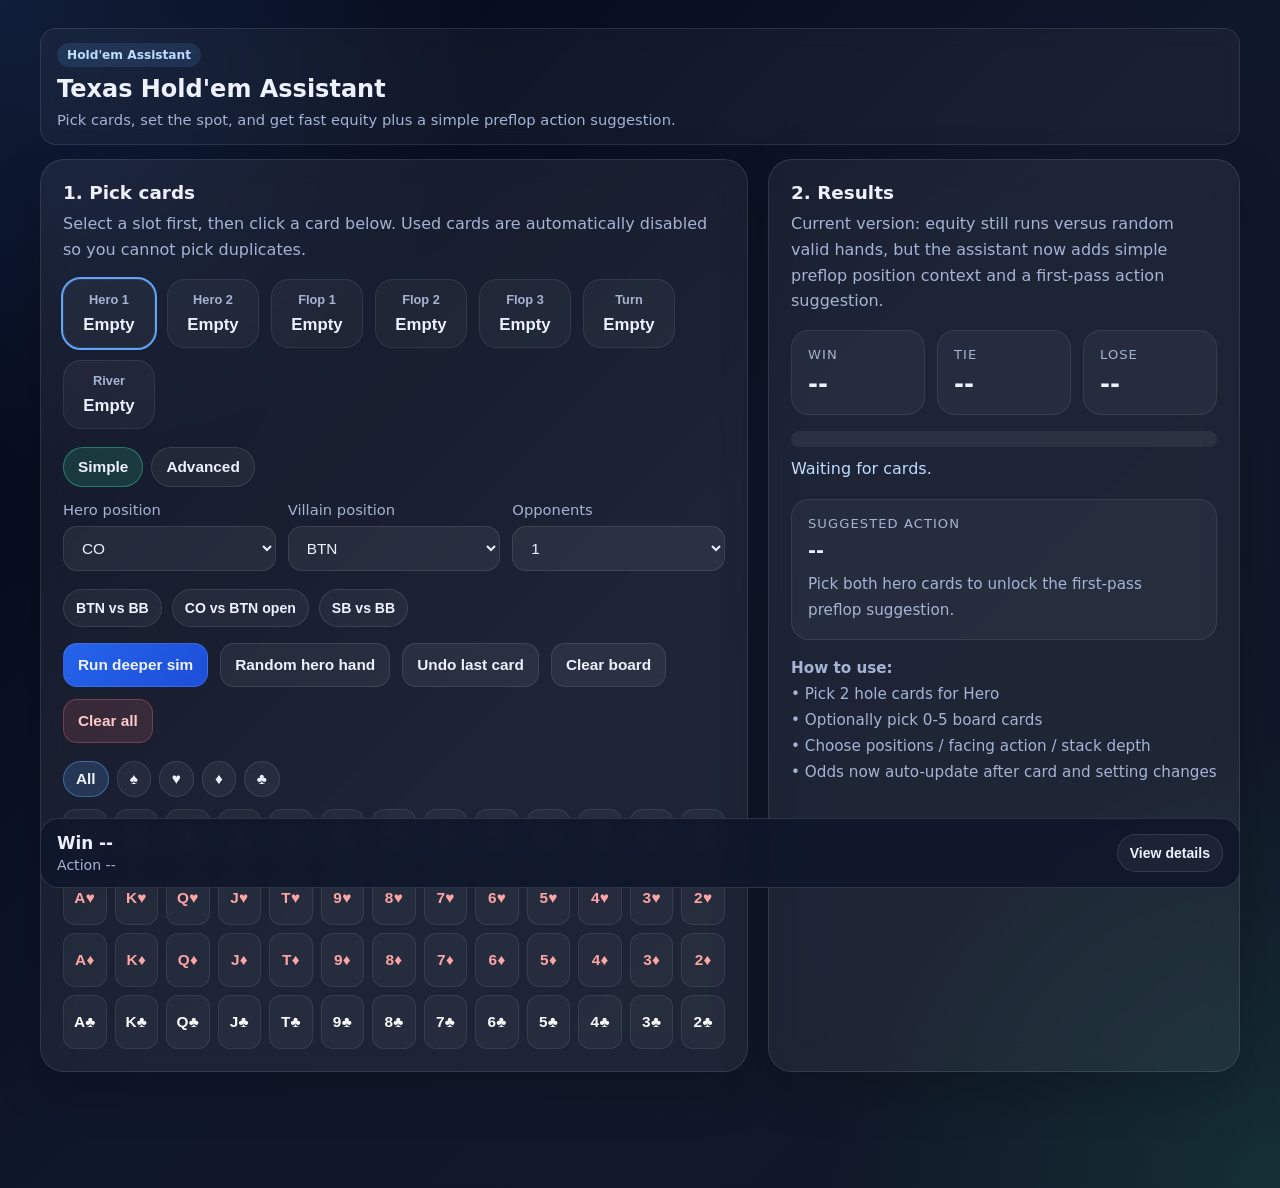
==== holdem-odds/index.html @ d91920c5 "Improve postflop advice with board and hand classification" ====
<!DOCTYPE html>
<html lang="en">
<head>
  <meta charset="UTF-8" />
  <meta name="viewport" content="width=device-width, initial-scale=1.0" />
  <title>Texas Hold'em Odds Calculator</title>
  <style>
    :root {
      --bg: #0b1220;
      --panel: rgba(255,255,255,0.06);
      --panel-strong: rgba(255,255,255,0.1);
      --text: #eef2ff;
      --muted: #a5b4d4;
      --accent: #60a5fa;
      --accent-2: #34d399;
      --danger: #f87171;
      --border: rgba(255,255,255,0.1);
    }
    * { box-sizing: border-box; }
    body {
      margin: 0;
      font-family: Inter, ui-sans-serif, system-ui, -apple-system, BlinkMacSystemFont, sans-serif;
      color: var(--text);
      background:
        radial-gradient(circle at top left, rgba(96,165,250,0.15), transparent 28%),
        radial-gradient(circle at bottom right, rgba(52,211,153,0.12), transparent 26%),
        linear-gradient(135deg, #020617 0%, #0f172a 50%, #111827 100%);
      min-height: 100vh;
    }
    .wrap {
      width: min(1200px, calc(100% - 32px));
      margin: 28px auto;
    }
    .hero {
      padding: 14px 16px;
      background: rgba(255,255,255,0.04);
      border: 1px solid var(--border);
      border-radius: 16px;
      backdrop-filter: blur(10px);
      margin-bottom: 14px;
    }
    .eyebrow {
      display: inline-block;
      padding: 5px 10px;
      border-radius: 999px;
      background: rgba(96,165,250,0.14);
      color: #bfdbfe;
      font-weight: 700;
      font-size: 0.76rem;
      margin-bottom: 8px;
    }
    h1 { margin: 0 0 6px; font-size: clamp(1.15rem, 3vw, 1.5rem); }
    .subtitle { margin: 0; color: var(--muted); line-height: 1.45; max-width: 900px; font-size: 0.92rem; }
    .grid {
      display: grid;
      grid-template-columns: 1.2fr 0.8fr;
      gap: 20px;
    }
    .card {
      background: var(--panel);
      border: 1px solid var(--border);
      border-radius: 24px;
      padding: 22px;
      backdrop-filter: blur(14px);
      box-shadow: 0 18px 50px rgba(0,0,0,0.2);
    }
    .section-title { margin: 0 0 8px; font-size: 1.15rem; }
    .hint { color: var(--muted); margin: 0 0 16px; line-height: 1.6; }
    .slot-row { display: flex; flex-wrap: wrap; gap: 12px; margin-bottom: 18px; }
    .slot {
      min-width: 92px;
      padding: 12px;
      border-radius: 18px;
      background: rgba(255,255,255,0.04);
      border: 1px solid rgba(255,255,255,0.08);
    }
    .slot-label { color: var(--muted); font-size: 0.8rem; margin-bottom: 8px; }
    .slot-value { font-size: 1.05rem; font-weight: 700; }
    .mode-toggle { display:flex; gap:8px; margin-bottom:14px; }
    .mode-btn { padding:10px 14px; border-radius:999px; background: rgba(255,255,255,0.05); border:1px solid rgba(255,255,255,0.1); font-weight:700; }
    .mode-btn.active { background: rgba(52,211,153,0.16); border-color: rgba(52,211,153,0.45); }
    .controls { display: grid; grid-template-columns: repeat(3, minmax(0,1fr)); gap: 12px; margin-bottom: 18px; }
    .controls-secondary { grid-template-columns: minmax(0,1fr); }
    .hidden { display:none !important; }
    label { display: flex; flex-direction: column; gap: 8px; font-size: 0.92rem; color: var(--muted); }
    select, button {
      border: 1px solid var(--border);
      border-radius: 14px;
      padding: 12px 14px;
      font-size: 0.96rem;
      background: rgba(255,255,255,0.06);
      color: var(--text);
    }
    select option { color: #111827; }
    .button-row { display: flex; gap: 12px; flex-wrap: wrap; margin-bottom: 18px; }
    .preset-row { display: flex; gap: 10px; flex-wrap: wrap; margin-bottom: 16px; }
    .mini-btn { padding: 10px 12px; border-radius: 999px; font-size: 0.88rem; background: rgba(255,255,255,0.05); }
    .mobile-dock { position: sticky; bottom: 12px; z-index: 25; margin-top: 18px; padding: 14px 16px; border-radius: 18px; background: rgba(15,23,42,0.9); border: 1px solid rgba(255,255,255,0.12); backdrop-filter: blur(10px); display: flex; justify-content: space-between; gap: 12px; align-items: center; }
    .dock-main { display:flex; flex-direction:column; gap:4px; }
    .dock-kpi { font-size: 1.05rem; font-weight: 800; }
    .dock-sub { color: var(--muted); font-size: 0.88rem; }
    .mobile-dock.loading { border-color: rgba(96,165,250,0.45); box-shadow: 0 0 0 1px rgba(96,165,250,0.2) inset; }
    button {
      cursor: pointer;
      font-weight: 700;
      transition: transform .15s ease, background .15s ease, border-color .15s ease;
    }
    button:hover { transform: translateY(-1px); }
    .primary { background: linear-gradient(135deg, #2563eb, #1d4ed8); }
    .secondary { background: rgba(255,255,255,0.06); }
    .danger { background: rgba(248,113,113,0.14); color: #fecaca; border-color: rgba(248,113,113,0.3); }
    .picker-tabs { display:flex; gap:8px; flex-wrap:wrap; margin-bottom:12px; }
    .picker-tab { padding:8px 12px; border-radius:999px; background: rgba(255,255,255,0.05); border:1px solid rgba(255,255,255,0.1); font-weight:700; }
    .picker-tab.active { background: rgba(96,165,250,0.18); border-color: rgba(96,165,250,0.45); }
    .picker-grid { display: grid; grid-template-columns: repeat(13, minmax(0,1fr)); gap: 8px; }
    .pick-card {
      border-radius: 12px;
      min-height: 54px;
      display: flex;
      align-items: center;
      justify-content: center;
      font-weight: 800;
      letter-spacing: .02em;
      border: 1px solid rgba(255,255,255,0.08);
      background: rgba(255,255,255,0.04);
      user-select: none;
    }
    .pick-card.red { color: #fca5a5; }
    .pick-card.black { color: #f8fafc; }
    .pick-card.used { opacity: .32; cursor: not-allowed; }
    .pick-card.active { outline: 2px solid var(--accent-2); background: rgba(52,211,153,0.16); }
    .results {
      display: grid;
      grid-template-columns: repeat(3, minmax(0,1fr));
      gap: 12px;
      margin-bottom: 16px;
    }
    .stat {
      background: rgba(255,255,255,0.04);
      border: 1px solid rgba(255,255,255,0.08);
      border-radius: 18px;
      padding: 16px;
    }
    .stat-label { color: var(--muted); font-size: 0.82rem; margin-bottom: 8px; text-transform: uppercase; letter-spacing: .08em; }
    .stat-value { font-size: 1.5rem; font-weight: 800; }
    .progress { height: 16px; border-radius: 999px; background: rgba(255,255,255,0.06); overflow: hidden; display: flex; }
    .progress > div { height: 100%; }
    .win { background: #34d399; }
    .tie { background: #fbbf24; }
    .lose { background: #f87171; }
    .meta { margin-top: 16px; color: var(--muted); line-height: 1.7; font-size: 0.95rem; }
    .status { min-height: 24px; margin: 12px 0 0; color: #bfdbfe; }
    @media (max-width: 980px) {
      .grid { grid-template-columns: 1fr; }
      .controls { grid-template-columns: 1fr; }
      .picker-grid { grid-template-columns: repeat(4, minmax(0,1fr)); }
      .results { grid-template-columns: 1fr; }
      .wrap { width: min(1200px, calc(100% - 16px)); margin: 12px auto 88px; }
      .hero { padding: 10px 12px; margin-bottom: 10px; }
      .subtitle { font-size: 0.84rem; }
    }
  </style>
</head>
<body>
  <div class="wrap">
    <section class="hero">
      <div class="eyebrow">Hold'em Assistant</div>
      <h1>Texas Hold'em Assistant</h1>
      <p class="subtitle">Pick cards, set the spot, and get fast equity plus a simple preflop action suggestion.</p>
    </section>

    <section class="grid">
      <div class="card">
        <h2 class="section-title">1. Pick cards</h2>
        <p class="hint">Select a slot first, then click a card below. Used cards are automatically disabled so you cannot pick duplicates.</p>

        <div class="slot-row" id="slotRow"></div>

        <div class="mode-toggle">
          <button type="button" class="mode-btn active" id="simpleModeBtn">Simple</button>
          <button type="button" class="mode-btn" id="advancedModeBtn">Advanced</button>
        </div>

        <div class="controls" id="primaryControls">
          <label>
            Hero position
            <select id="heroPosition"></select>
          </label>
          <label>
            Villain position
            <select id="villainPosition"></select>
          </label>
          <label>
            Opponents
            <select id="opponents"></select>
          </label>
        </div>

        <div id="advancedPanel" class="hidden">
          <div class="controls">
            <label>
              Facing action
              <select id="facingAction">
                <option value="unopened" selected>Unopened pot</option>
                <option value="facing-open">Facing open</option>
                <option value="facing-3bet">Facing 3-bet</option>
              </select>
            </label>
            <label>
              Effective stack
              <select id="stackDepth">
                <option value="20">20bb</option>
                <option value="40">40bb</option>
                <option value="100" selected>100bb</option>
              </select>
            </label>
            <label>
              Simulations
              <select id="simulations">
                <option value="2000">2,000</option>
                <option value="5000" selected>5,000</option>
                <option value="10000">10,000</option>
                <option value="20000">20,000</option>
              </select>
            </label>
          </div>

          <div class="controls controls-secondary">
            <label>
              Speed note
              <select id="mode">
                <option value="normal" selected>Balanced</option>
                <option value="fast">Fast</option>
                <option value="deep">More accurate</option>
              </select>
            </label>
          </div>
        </div>

        <div class="preset-row">
          <button class="mini-btn" id="presetBtnVsBb">BTN vs BB</button>
          <button class="mini-btn" id="presetCoVsBtn">CO vs BTN open</button>
          <button class="mini-btn" id="presetSbVsBb">SB vs BB</button>
        </div>

        <div class="button-row">
          <button class="primary" id="runBtn">Run deeper sim</button>
          <button class="secondary" id="randomHeroBtn">Random hero hand</button>
          <button class="secondary" id="undoBtn">Undo last card</button>
          <button class="secondary" id="clearBoardBtn">Clear board</button>
          <button class="danger" id="clearBtn">Clear all</button>
        </div>

        <div class="picker-tabs" id="pickerTabs"></div>
        <div class="picker-grid" id="picker"></div>
      </div>

      <div class="card">
        <h2 class="section-title">2. Results</h2>
        <p class="hint">Current version: equity still runs versus random valid hands, but the assistant now adds simple preflop position context and a first-pass action suggestion.</p>

        <div class="results">
          <div class="stat"><div class="stat-label">Win</div><div class="stat-value" id="winPct">--</div></div>
          <div class="stat"><div class="stat-label">Tie</div><div class="stat-value" id="tiePct">--</div></div>
          <div class="stat"><div class="stat-label">Lose</div><div class="stat-value" id="losePct">--</div></div>
        </div>

        <div class="progress">
          <div class="win" id="winBar" style="width:0%"></div>
          <div class="tie" id="tieBar" style="width:0%"></div>
          <div class="lose" id="loseBar" style="width:0%"></div>
        </div>

        <p class="status" id="status">Waiting for cards.</p>

        <div class="stat" style="margin-top:16px;">
          <div class="stat-label" id="stageLabel">Suggested action</div>
          <div class="stat-value" id="actionAdvice" style="font-size:1.2rem;">--</div>
          <div class="meta" id="adviceReason" style="margin-top:10px;">Pick both hero cards to unlock the first-pass preflop suggestion.</div>
        </div>

        <div class="meta" id="summary">
          <strong>How to use:</strong><br />
          • Pick 2 hole cards for Hero<br />
          • Optionally pick 0-5 board cards<br />
          • Choose number of opponents<br />
          • Click calculate to run the simulation
        </div>
      </div>
    </section>

    <div class="mobile-dock">
      <div class="dock-main">
        <div class="dock-kpi" id="dockWin">Win --</div>
        <div class="dock-sub" id="dockAction">Action --</div>
      </div>
      <button class="mini-btn" id="scrollResultsBtn">View details</button>
    </div>
  </div>

  <script>
    const ranks = ['A','K','Q','J','T','9','8','7','6','5','4','3','2'];
    const suitOrder = ['s','h','d','c'];
    const suitSymbols = { s: '♠', h: '♥', d: '♦', c: '♣' };
    const suitColor = { s: 'black', c: 'black', h: 'red', d: 'red' };
    const rankValue = { '2':2,'3':3,'4':4,'5':5,'6':6,'7':7,'8':8,'9':9,'T':10,'J':11,'Q':12,'K':13,'A':14 };

    const slots = [
      { key: 'hero1', label: 'Hero 1' },
      { key: 'hero2', label: 'Hero 2' },
      { key: 'flop1', label: 'Flop 1' },
      { key: 'flop2', label: 'Flop 2' },
      { key: 'flop3', label: 'Flop 3' },
      { key: 'turn', label: 'Turn' },
      { key: 'river', label: 'River' }
    ];

    const state = {
      activeSlot: 'hero1',
      cards: Object.fromEntries(slots.map(slot => [slot.key, null])),
      autoCalcTimer: null,
      isCalculating: false,
      pendingAutoCalc: false,
      history: [],
      pickerSuitFilter: 'all',
      uiMode: 'simple'
    };

    const slotRow = document.getElementById('slotRow');
    const picker = document.getElementById('picker');
    const pickerTabs = document.getElementById('pickerTabs');
    const opponentsSelect = document.getElementById('opponents');
    const heroPositionSelect = document.getElementById('heroPosition');
    const villainPositionSelect = document.getElementById('villainPosition');
    const facingActionSelect = document.getElementById('facingAction');
    const stackDepthSelect = document.getElementById('stackDepth');
    const simulationsSelect = document.getElementById('simulations');
    const modeSelect = document.getElementById('mode');
    const winPct = document.getElementById('winPct');
    const tiePct = document.getElementById('tiePct');
    const losePct = document.getElementById('losePct');
    const winBar = document.getElementById('winBar');
    const tieBar = document.getElementById('tieBar');
    const loseBar = document.getElementById('loseBar');
    const statusEl = document.getElementById('status');
    const summaryEl = document.getElementById('summary');
    const actionAdviceEl = document.getElementById('actionAdvice');
    const stageLabelEl = document.getElementById('stageLabel');
    const adviceReasonEl = document.getElementById('adviceReason');
    const dockWinEl = document.getElementById('dockWin');
    const dockActionEl = document.getElementById('dockAction');
    const mobileDockEl = document.querySelector('.mobile-dock');
    const simpleModeBtn = document.getElementById('simpleModeBtn');
    const advancedModeBtn = document.getElementById('advancedModeBtn');
    const advancedPanel = document.getElementById('advancedPanel');

    for (let i = 1; i <= 8; i++) {
      const opt = document.createElement('option');
      opt.value = String(i);
      opt.textContent = String(i);
      if (i === 1) opt.selected = true;
      opponentsSelect.appendChild(opt);
    }

    const positions = ['UTG', 'MP', 'CO', 'BTN', 'SB', 'BB'];
    for (const pos of positions) {
      const heroOpt = document.createElement('option');
      heroOpt.value = pos;
      heroOpt.textContent = pos;
      if (pos === 'CO') heroOpt.selected = true;
      heroPositionSelect.appendChild(heroOpt);

      const villainOpt = document.createElement('option');
      villainOpt.value = pos;
      villainOpt.textContent = pos;
      if (pos === 'BTN') villainOpt.selected = true;
      villainPositionSelect.appendChild(villainOpt);
    }

    function buildSlots() {
      slotRow.innerHTML = '';
      for (const slot of slots) {
        const el = document.createElement('button');
        el.className = 'slot';
        el.type = 'button';
        if (state.activeSlot === slot.key) el.style.outline = '2px solid #60a5fa';
        const card = state.cards[slot.key];
        el.innerHTML = `<div class="slot-label">${slot.label}</div><div class="slot-value">${card ? pretty(card) : 'Empty'}</div>`;
        el.onclick = () => { state.activeSlot = slot.key; buildSlots(); buildPicker(); };
        slotRow.appendChild(el);
      }
    }

    function fullDeck() {
      const deck = [];
      for (const s of suitOrder) for (const r of ranks) deck.push(r + s);
      return deck;
    }

    function usedCards() {
      return new Set(Object.values(state.cards).filter(Boolean));
    }

    function pretty(card) {
      return card ? `${card[0]}${suitSymbols[card[1]]}` : 'Empty';
    }

    function buildPickerTabs() {
      pickerTabs.innerHTML = '';
      const tabs = [
        { key: 'all', label: 'All' },
        { key: 's', label: '♠' },
        { key: 'h', label: '♥' },
        { key: 'd', label: '♦' },
        { key: 'c', label: '♣' }
      ];
      for (const tab of tabs) {
        const btn = document.createElement('button');
        btn.type = 'button';
        btn.className = `picker-tab ${state.pickerSuitFilter === tab.key ? 'active' : ''}`;
        btn.textContent = tab.label;
        btn.onclick = () => {
          state.pickerSuitFilter = tab.key;
          buildPickerTabs();
          buildPicker();
        };
        pickerTabs.appendChild(btn);
      }
    }

    function buildPicker() {
      picker.innerHTML = '';
      const used = usedCards();
      const suitsToShow = state.pickerSuitFilter === 'all' ? suitOrder : [state.pickerSuitFilter];
      for (const s of suitsToShow) {
        for (const r of ranks) {
          const card = r + s;
          const btn = document.createElement('button');
          btn.type = 'button';
          const current = state.cards[state.activeSlot] === card;
          const blocked = used.has(card) && !current;
          btn.className = `pick-card ${suitColor[s]} ${blocked ? 'used' : ''} ${current ? 'active' : ''}`;
          btn.textContent = `${r}${suitSymbols[s]}`;
          btn.disabled = blocked;
          btn.onclick = () => {
            if (!current) state.history.push({ slot: state.activeSlot, previous: state.cards[state.activeSlot] });
            state.cards[state.activeSlot] = current ? null : card;
            autoAdvance();
            buildSlots();
            buildPicker();
            scheduleAutoCalculate();
          };
          picker.appendChild(btn);
        }
      }
    }

    function autoAdvance() {
      const currentIndex = slots.findIndex(s => s.key === state.activeSlot);
      for (let i = currentIndex + 1; i < slots.length; i++) {
        if (!state.cards[slots[i].key]) {
          state.activeSlot = slots[i].key;
          return;
        }
      }
    }

    function clearBoard() {
      for (const key of ['flop1','flop2','flop3','turn','river']) state.cards[key] = null;
      state.activeSlot = 'flop1';
      buildSlots();
      buildPickerTabs();
      buildPicker();
      scheduleAutoCalculate();
    }

    function undoLastCard() {
      const lastFilled = [...slots].reverse().find(slot => state.cards[slot.key]);
      if (!lastFilled) return;
      state.cards[lastFilled.key] = null;
      state.activeSlot = lastFilled.key;
      buildSlots();
      buildPickerTabs();
      buildPicker();
      scheduleAutoCalculate();
    }

    function applyPreset(kind) {
      if (kind === 'btn-bb') {
        heroPositionSelect.value = 'BTN';
        villainPositionSelect.value = 'BB';
        facingActionSelect.value = 'unopened';
        stackDepthSelect.value = '100';
      } else if (kind === 'co-btn-open') {
        heroPositionSelect.value = 'CO';
        villainPositionSelect.value = 'BTN';
        facingActionSelect.value = 'facing-open';
        stackDepthSelect.value = '100';
      } else if (kind === 'sb-bb') {
        heroPositionSelect.value = 'SB';
        villainPositionSelect.value = 'BB';
        facingActionSelect.value = 'unopened';
        stackDepthSelect.value = '40';
      }
      scheduleAutoCalculate();
    }

    function clearAll() {
      if (state.autoCalcTimer) clearTimeout(state.autoCalcTimer);
      state.autoCalcTimer = null;
      state.pendingAutoCalc = false;
      for (const slot of slots) state.cards[slot.key] = null;
      state.activeSlot = 'hero1';
      buildSlots();
      buildPickerTabs();
      buildPicker();
      resetResults();
    }

    function resetResults() {
      winPct.textContent = tiePct.textContent = losePct.textContent = '--';
      winBar.style.width = tieBar.style.width = loseBar.style.width = '0%';
      statusEl.textContent = 'Waiting for cards.';
      summaryEl.innerHTML = '<strong>How to use:</strong><br />• Pick 2 hole cards for Hero<br />• Optionally pick 0-5 board cards<br />• Choose positions / facing action / stack depth<br />• Odds now auto-update after card and setting changes';
      actionAdviceEl.textContent = '--';
      adviceReasonEl.innerHTML = 'Pick both hero cards to unlock the first-pass preflop suggestion.';
      dockWinEl.textContent = 'Win --';
      dockActionEl.textContent = 'Action --';
      setDockLoading(false);
    }

    function randomHero() {
      clearAll();
      const deck = shuffle(fullDeck());
      state.cards.hero1 = deck.pop();
      state.cards.hero2 = deck.pop();
      state.activeSlot = 'flop1';
      buildSlots();
      buildPickerTabs();
      buildPicker();
      scheduleAutoCalculate();
    }


    function detectStreet() {
      const boardCount = [state.cards.flop1, state.cards.flop2, state.cards.flop3, state.cards.turn, state.cards.river].filter(Boolean).length;
      if (boardCount >= 5) return 'River';
      if (boardCount === 4) return 'Turn';
      if (boardCount >= 3) return 'Flop';
      return 'Preflop';
    }

    function syncSimpleFacingAction() {
      if (state.uiMode !== 'simple') return;
      const street = detectStreet();
      if (street !== 'Preflop') return;
      facingActionSelect.value = 'unopened';
    }

    function setUiMode(mode) {
      state.uiMode = mode;
      const simple = mode === 'simple';
      simpleModeBtn.classList.toggle('active', simple);
      advancedModeBtn.classList.toggle('active', !simple);
      advancedPanel.classList.toggle('hidden', simple);
      syncSimpleFacingAction();
      scheduleAutoCalculate();
    }

    function setDockLoading(isLoading, message = 'Updating…') {
      if (!mobileDockEl) return;
      mobileDockEl.classList.toggle('loading', isLoading);
      if (isLoading) {
        dockActionEl.textContent = message;
      }
    }

    function canAutoCalculate() {
      return Boolean(state.cards.hero1 && state.cards.hero2) && !state.isCalculating;
    }

    function scheduleAutoCalculate(delay = 120) {
      if (state.autoCalcTimer) clearTimeout(state.autoCalcTimer);
      if (!state.cards.hero1 || !state.cards.hero2) {
        resetResults();
        statusEl.textContent = 'Pick both hero cards to auto-calculate odds.';
        return;
      }
      state.pendingAutoCalc = true;
      statusEl.textContent = 'Updating odds...';
      setDockLoading(true);
      state.autoCalcTimer = setTimeout(() => {
        state.autoCalcTimer = null;
        if (canAutoCalculate()) calculate(false);
      }, delay);
    }


    function canonicalHand(heroCards) {
      if (heroCards.length !== 2) return null;
      const ranksOnly = heroCards.map(c => c[0]);
      const values = ranksOnly.map(r => rankValue[r]);
      const suited = heroCards[0][1] === heroCards[1][1];
      const paired = ranksOnly[0] === ranksOnly[1];
      if (paired) return ranksOnly[0] + ranksOnly[1];
      const sorted = [0,1].sort((a,b) => values[b] - values[a]).map(i => ranksOnly[i]);
      return sorted[0] + sorted[1] + (suited ? 's' : 'o');
    }

    const defaultRanges = {
      UTG: ['AA','KK','QQ','JJ','TT','99','AKs','AQs','AJs','KQs','AKo'],
      MP: ['AA','KK','QQ','JJ','TT','99','88','AKs','AQs','AJs','ATs','KQs','KJs','QJs','AKo','AQo'],
      CO: ['AA','KK','QQ','JJ','TT','99','88','77','AKs','AQs','AJs','ATs','A9s','KQs','KJs','QJs','JTs','T9s','AKo','AQo','AJo','KQo'],
      BTN: ['AA','KK','QQ','JJ','TT','99','88','77','66','55','AKs','AQs','AJs','ATs','A9s','A8s','KQs','KJs','KTs','QJs','QTs','JTs','T9s','98s','AKo','AQo','AJo','ATo','KQo','KJo','QJo'],
      SB: ['AA','KK','QQ','JJ','TT','99','88','77','66','AKs','AQs','AJs','ATs','A9s','KQs','KJs','QJs','JTs','T9s','AKo','AQo','AJo','KQo'],
      BB: ['AA','KK','QQ','JJ','TT','99','88','77','66','55','44','AKs','AQs','AJs','ATs','A9s','KQs','KJs','KTs','QJs','QTs','JTs','T9s','98s','87s','AKo','AQo','AJo','ATo','KQo','KJo','QJo']
    };


    function analyzeBoard(boardCards) {
      if (!boardCards.length) {
        return { texture: 'preflop', paired: false, monotone: false, connected: false, highCard: null };
      }
      const vals = boardCards.map(c => rankValue[c[0]]).sort((a,b) => b-a);
      const suits = boardCards.map(c => c[1]);
      const counts = {};
      for (const v of vals) counts[v] = (counts[v] || 0) + 1;
      const paired = Object.values(counts).some(c => c >= 2);
      const suitCounts = {};
      for (const s of suits) suitCounts[s] = (suitCounts[s] || 0) + 1;
      const maxSuit = Math.max(...Object.values(suitCounts));
      const monotone = maxSuit >= 3;
      const connected = vals.length >= 3 && (Math.max(...vals) - Math.min(...vals) <= 4 || vals.some((v, i) => i && vals[i-1] - v <= 2));
      let texture = 'dry';
      if (monotone && connected) texture = 'very wet';
      else if (monotone || connected || paired) texture = 'dynamic';
      return { texture, paired, monotone, connected, highCard: vals[0] || null };
    }

    function classifyHeroHand(heroCards, boardCards) {
      if (heroCards.length !== 2) return { className: 'unknown', strength: 0 };
      if (!boardCards.length) {
        const hand = canonicalHand(heroCards);
        const tier = handTier(hand);
        if (tier >= 3) return { className: 'premium preflop hand', strength: 4 };
        if (tier >= 2) return { className: 'strong preflop hand', strength: 3 };
        if (tier >= 1) return { className: 'playable preflop hand', strength: 2 };
        return { className: 'marginal preflop hand', strength: 1 };
      }

      const allCards = heroCards.concat(boardCards);
      const vals = allCards.map(c => rankValue[c[0]]);
      const boardVals = boardCards.map(c => rankValue[c[0]]);
      const counts = {};
      for (const v of vals) counts[v] = (counts[v] || 0) + 1;
      const groups = Object.entries(counts).map(([v,c]) => ({v:Number(v), c})).sort((a,b)=> b.c - a.c || b.v - a.v);
      const heroVals = heroCards.map(c => rankValue[c[0]]).sort((a,b)=>b-a);
      const suits = allCards.map(c => c[1]);
      const suitCounts = {};
      for (const s of suits) suitCounts[s] = (suitCounts[s] || 0) + 1;
      const flushDraw = Object.values(suitCounts).some(c => c === 4);
      const unique = [...new Set(vals)].sort((a,b)=>a-b);
      let straightDraw = false;
      for (let i=0; i<unique.length; i++) {
        const window = unique.slice(i, i+4);
        if (window.length === 4 && window[3] - window[0] <= 4) { straightDraw = true; break; }
      }
      const topBoard = Math.max(...boardVals);
      const heroPairOnBoard = heroVals.some(v => boardVals.includes(v));
      const pocketPair = heroVals[0] === heroVals[1];
      const overpair = pocketPair && heroVals[0] > topBoard;
      const topPair = heroPairOnBoard && Math.max(...heroVals.filter(v => boardVals.includes(v))) === topBoard;

      if (groups[0]?.c >= 4) return { className: 'monster made hand', strength: 7 };
      if (groups[0]?.c === 3 && groups[1]?.c >= 2) return { className: 'full house / boat', strength: 7 };
      const best = bestScore(allCards);
      if (best[0] >= 5) return { className: 'flush or better', strength: 7 };
      if (best[0] === 4) return { className: 'straight', strength: 6 };
      if (best[0] === 3) return { className: 'trips', strength: 6 };
      if (best[0] === 2) return { className: 'two pair', strength: 5 };
      if (overpair) return { className: 'overpair', strength: 5 };
      if (topPair) return { className: 'top pair', strength: 4 };
      if (best[0] === 1) return { className: 'one pair', strength: 3 };
      if (flushDraw && straightDraw) return { className: 'combo draw', strength: 4 };
      if (flushDraw) return { className: 'flush draw', strength: 3 };
      if (straightDraw) return { className: 'straight draw', strength: 3 };
      if (heroVals.every(v => v > topBoard)) return { className: 'two overcards', strength: 2 };
      return { className: 'air / weak showdown value', strength: 1 };
    }

    function handTier(hand) {
      if (!hand) return 0;
      const premium = new Set(['AA','KK','QQ','JJ','AKs','AKo']);
      const strong = new Set(['TT','99','AQs','AQo','AJs','AJo','KQs']);
      const playable = new Set(['88','77','ATs','ATo','KJs','KQo','QJs','JTs','T9s','A9s','KTs','QTs','98s']);
      if (premium.has(hand)) return 3;
      if (strong.has(hand)) return 2;
      if (playable.has(hand)) return 1;
      return 0;
    }

    function getAdvice(heroCards) {
      if (heroCards.length !== 2) {
        return { action: '--', reason: 'Pick both hero cards first.' };
      }
      const hand = canonicalHand(heroCards);
      const heroPos = heroPositionSelect.value;
      const villainPos = villainPositionSelect.value;
      const street = detectStreet();
      const facing = street === 'Preflop' ? facingActionSelect.value : 'postflop';
      const stack = Number(stackDepthSelect.value);
      const inDefaultRange = (defaultRanges[heroPos] || []).includes(hand);
      const tier = handTier(hand);
      const boardCards = [state.cards.flop1, state.cards.flop2, state.cards.flop3, state.cards.turn, state.cards.river].filter(Boolean);
      const boardInfo = analyzeBoard(boardCards);
      const heroInfo = classifyHeroHand(heroCards, boardCards);

      if (street !== 'Preflop') {
        if (heroInfo.strength >= 6) return { action: 'Bet / raise for value', reason: `${street} 面你已经是 ${heroInfo.className}，而且牌面 ${boardInfo.texture}，默认应主动打价值，同时防止免费牌。` };
        if (heroInfo.strength >= 4) return { action: 'Value bet small / call', reason: `${street} 面你是 ${heroInfo.className}，属于可以继续拿价值的中强牌；在 ${boardInfo.texture} 牌面上先走更稳的小额价值线更合理。` };
        if (heroInfo.strength >= 3) return { action: 'Check / call with equity', reason: `${street} 面你现在更像 ${heroInfo.className}；牌面 ${boardInfo.texture}，保留权益、控制底池通常比盲目进攻更好。` };
        return { action: 'Check / fold often', reason: `${street} 面当前更接近 ${heroInfo.className}，而且牌面 ${boardInfo.texture}；简洁模式下默认走更保守线路，除非你有明确 exploit 读牌。` };
      }

      if (facing === 'unopened') {
        if (inDefaultRange || heroPos === 'BTN' && tier >= 1) {
          return { action: 'Open raise', reason: `${heroPos} 默认开池范围里可以继续；${hand} 具备足够的高张/连通性，适合主动拿下底池。` };
        }
        return { action: 'Fold', reason: `${heroPos} 位默认开池范围偏紧，这手 ${hand} 在无人入池场景里通常不值得先投入。` };
      }

      if (facing === 'facing-open') {
        if (tier === 3 || (stack <= 40 && ['QQ','JJ','AKs','AKo','AQs'].includes(hand))) {
          return { action: '3-bet / jam', reason: `面对 ${villainPos} open，${hand} 属于高质量继续牌；在 ${stack}bb 左右也更适合主动施压。` };
        }
        if (tier >= 2 || (heroPos === 'BB' && tier >= 1)) {
          return { action: 'Call or mix', reason: `这手牌对 ${villainPos} 默认开池范围通常还能继续，但更偏向跟注/混合而不是无脑加注。` };
        }
        return { action: 'Fold', reason: `${hand} 面对默认 open range 通常 equity 不够，且容易被更好高张主导。` };
      }

      if (tier === 3 || (stack <= 20 && tier >= 2)) {
        return { action: 'Continue aggressively', reason: `面对 3-bet 时，${hand} 仍属于可以继续的上层区间；短筹码下更接近 4-bet / jam。` };
      }
      if (tier >= 2 && stack >= 100) {
        return { action: 'Mostly call / evaluate', reason: `这手牌还有继续空间，但面对 3-bet 需要看位置和对手倾向，默认不建议过宽继续。` };
      }
      return { action: 'Fold', reason: `${hand} 面对 3-bet 默认继续频率不高，除非你有明确读牌或对手过松。` };
    }

    function shuffle(arr) {
      const a = arr.slice();
      for (let i = a.length - 1; i > 0; i--) {
        const j = Math.floor(Math.random() * (i + 1));
        [a[i], a[j]] = [a[j], a[i]];
      }
      return a;
    }

    function combinations(arr, k) {
      const out = [];
      const path = [];
      function rec(start) {
        if (path.length === k) { out.push(path.slice()); return; }
        for (let i = start; i < arr.length; i++) {
          path.push(arr[i]);
          rec(i + 1);
          path.pop();
        }
      }
      rec(0);
      return out;
    }

    function scoreFive(cards) {
      const vals = cards.map(c => rankValue[c[0]]).sort((a,b) => b - a);
      const suits = cards.map(c => c[1]);
      const counts = {};
      for (const v of vals) counts[v] = (counts[v] || 0) + 1;
      const groups = Object.entries(counts)
        .map(([v, c]) => ({ v: Number(v), c }))
        .sort((a,b) => b.c - a.c || b.v - a.v);
      const flush = suits.every(s => s === suits[0]);
      const uniqueDesc = [...new Set(vals)].sort((a,b) => b - a);
      let straightHigh = 0;
      if (uniqueDesc.length >= 5) {
        for (let i = 0; i <= uniqueDesc.length - 5; i++) {
          if (uniqueDesc[i] - uniqueDesc[i+4] === 4) { straightHigh = uniqueDesc[i]; break; }
        }
        if (!straightHigh && uniqueDesc.includes(14) && uniqueDesc.includes(5) && uniqueDesc.includes(4) && uniqueDesc.includes(3) && uniqueDesc.includes(2)) straightHigh = 5;
      }
      if (flush && straightHigh) return [8, straightHigh];
      if (groups[0].c === 4) return [7, groups[0].v, groups[1].v];
      if (groups[0].c === 3 && groups[1].c === 2) return [6, groups[0].v, groups[1].v];
      if (flush) return [5, ...vals];
      if (straightHigh) return [4, straightHigh];
      if (groups[0].c === 3) {
        const kickers = groups.slice(1).map(g => g.v).sort((a,b)=>b-a);
        return [3, groups[0].v, ...kickers];
      }
      if (groups[0].c === 2 && groups[1].c === 2) {
        const pairVals = [groups[0].v, groups[1].v].sort((a,b)=>b-a);
        const kicker = groups.find(g => g.c === 1).v;
        return [2, ...pairVals, kicker];
      }
      if (groups[0].c === 2) {
        const kickers = groups.slice(1).map(g => g.v).sort((a,b)=>b-a);
        return [1, groups[0].v, ...kickers];
      }
      return [0, ...vals];
    }

    function compareScores(a, b) {
      const len = Math.max(a.length, b.length);
      for (let i = 0; i < len; i++) {
        const av = a[i] || 0;
        const bv = b[i] || 0;
        if (av > bv) return 1;
        if (av < bv) return -1;
      }
      return 0;
    }

    function bestScore(cards) {
      const combos = combinations(cards, 5);
      let best = null;
      for (const combo of combos) {
        const score = scoreFive(combo);
        if (!best || compareScores(score, best) > 0) best = score;
      }
      return best;
    }

    async function calculate(forceDeep = false) {
      const hero = [state.cards.hero1, state.cards.hero2].filter(Boolean);
      if (hero.length !== 2) {
        statusEl.textContent = 'Pick both hero cards first.';
        return;
      }
      if (state.isCalculating) {
        state.pendingAutoCalc = true;
        return;
      }

      state.isCalculating = true;
      state.pendingAutoCalc = false;
      const boardKnown = [state.cards.flop1, state.cards.flop2, state.cards.flop3, state.cards.turn, state.cards.river].filter(Boolean);
      const opponents = Number(opponentsSelect.value);
      let sims = Number(simulationsSelect.value);
      const mode = modeSelect.value;
      if (mode === 'fast') sims = Math.max(1000, Math.floor(sims * 0.5));
      if (mode === 'deep') sims = sims * 2;
      if (forceDeep) sims = Math.max(sims, 20000);

      statusEl.textContent = `Running ${sims.toLocaleString()} simulations...`;
      setDockLoading(true, 'Calculating…');
      await new Promise(r => setTimeout(r, 20));

      let win = 0, tie = 0, lose = 0;
      for (let sim = 0; sim < sims; sim++) {
        let deck = fullDeck().filter(card => !usedCards().has(card));
        deck = shuffle(deck);

        const board = boardKnown.slice();
        while (board.length < 5) board.push(deck.pop());

        const heroScore = bestScore(hero.concat(board));
        let bestOpponent = null;
        let compareToOpp = 1;

        for (let i = 0; i < opponents; i++) {
          const opp = [deck.pop(), deck.pop()];
          const oppScore = bestScore(opp.concat(board));
          if (!bestOpponent) {
            bestOpponent = oppScore;
            compareToOpp = compareScores(heroScore, oppScore);
          } else {
            const oppVsBest = compareScores(oppScore, bestOpponent);
            if (oppVsBest > 0) {
              bestOpponent = oppScore;
              compareToOpp = compareScores(heroScore, oppScore);
            } else if (oppVsBest === 0 && compareScores(heroScore, oppScore) === 0) {
              compareToOpp = 0;
            }
          }
        }

        if (compareToOpp > 0) win += 1;
        else if (compareToOpp < 0) lose += 1;
        else tie += 1;
      }

      const w = (win / sims) * 100;
      const t = (tie / sims) * 100;
      const l = (lose / sims) * 100;
      winPct.textContent = `${w.toFixed(1)}%`;
      tiePct.textContent = `${t.toFixed(1)}%`;
      losePct.textContent = `${l.toFixed(1)}%`;
      winBar.style.width = `${w}%`;
      tieBar.style.width = `${t}%`;
      loseBar.style.width = `${l}%`;
      statusEl.textContent = `Finished ${sims.toLocaleString()} simulations against ${opponents} random opponent${opponents > 1 ? 's' : ''}.`;
      const advice = getAdvice(hero);
      actionAdviceEl.textContent = advice.action;
      stageLabelEl.textContent = `${detectStreet()} advice`;
      adviceReasonEl.innerHTML = `${advice.reason}<br /><br />Default villain range anchor: <strong>${villainPositionSelect.value}</strong> · Facing: <strong>${facingActionSelect.value}</strong> · Stack: <strong>${stackDepthSelect.value}bb</strong>`;
      dockWinEl.textContent = `Win ${w.toFixed(1)}%`;
      dockActionEl.textContent = advice.action;
      setDockLoading(false);
      summaryEl.innerHTML = `
        <strong>Current setup</strong><br />
        Street: ${detectStreet()}<br />
        Hero: ${hero.map(pretty).join(' ')} (${canonicalHand(hero)})<br />
        Board: ${boardKnown.length ? boardKnown.map(pretty).join(' ') : 'Preflop'}<br />
        Hero position: ${heroPositionSelect.value}<br />
        Villain position: ${villainPositionSelect.value}<br />
        Opponents: ${opponents}<br />
        Mode: ${state.uiMode === 'simple' ? 'Simple assistant' : 'Advanced'} · Model: Monte Carlo${forceDeep ? ' · deep run' : ' · auto update'}
      `;

      state.isCalculating = false;
      if (state.pendingAutoCalc) scheduleAutoCalculate(80);
    }

    document.getElementById('runBtn').onclick = () => calculate(true);
    simpleModeBtn.onclick = () => setUiMode('simple');
    advancedModeBtn.onclick = () => setUiMode('advanced');
    document.getElementById('clearBtn').onclick = clearAll;
    document.getElementById('randomHeroBtn').onclick = randomHero;
    document.getElementById('undoBtn').onclick = undoLastCard;
    document.getElementById('clearBoardBtn').onclick = clearBoard;
    document.getElementById('presetBtnVsBb').onclick = () => applyPreset('btn-bb');
    document.getElementById('presetCoVsBtn').onclick = () => applyPreset('co-btn-open');
    document.getElementById('presetSbVsBb').onclick = () => applyPreset('sb-bb');
    document.getElementById('scrollResultsBtn').onclick = () => document.getElementById('actionAdvice').scrollIntoView({ behavior: 'smooth', block: 'center' });
    opponentsSelect.onchange = () => scheduleAutoCalculate();
    heroPositionSelect.onchange = () => scheduleAutoCalculate();
    villainPositionSelect.onchange = () => scheduleAutoCalculate();
    facingActionSelect.onchange = () => scheduleAutoCalculate();
    stackDepthSelect.onchange = () => scheduleAutoCalculate();
    simulationsSelect.onchange = () => scheduleAutoCalculate();
    modeSelect.onchange = () => scheduleAutoCalculate();

    buildSlots();
    buildPickerTabs();
    buildPicker();
    resetResults();
  </script>
</body>
</html>
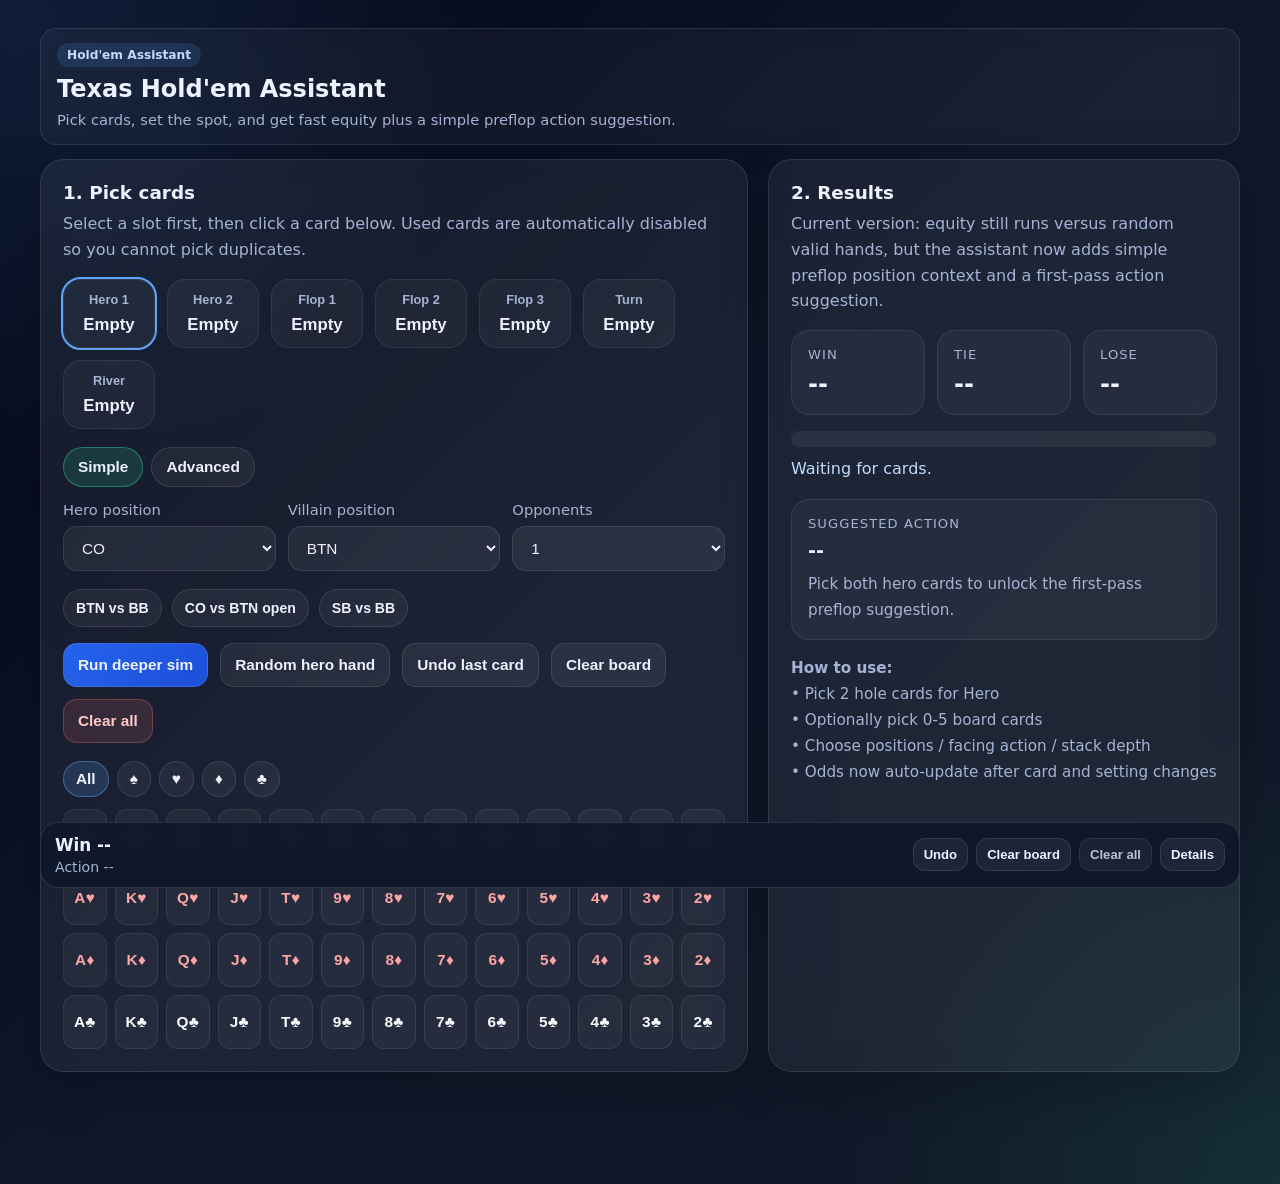
==== commit ef87a242: "Add dock quick actions for holdem tool" ====
--- a/holdem-odds/index.html
+++ b/holdem-odds/index.html
@@ -95,10 +95,13 @@
     .button-row { display: flex; gap: 12px; flex-wrap: wrap; margin-bottom: 18px; }
     .preset-row { display: flex; gap: 10px; flex-wrap: wrap; margin-bottom: 16px; }
     .mini-btn { padding: 10px 12px; border-radius: 999px; font-size: 0.88rem; background: rgba(255,255,255,0.05); }
-    .mobile-dock { position: sticky; bottom: 12px; z-index: 25; margin-top: 18px; padding: 14px 16px; border-radius: 18px; background: rgba(15,23,42,0.9); border: 1px solid rgba(255,255,255,0.12); backdrop-filter: blur(10px); display: flex; justify-content: space-between; gap: 12px; align-items: center; }
-    .dock-main { display:flex; flex-direction:column; gap:4px; }
+    .mobile-dock { position: sticky; bottom: 12px; z-index: 25; margin-top: 18px; padding: 12px 14px; border-radius: 18px; background: rgba(15,23,42,0.92); border: 1px solid rgba(255,255,255,0.12); backdrop-filter: blur(10px); display: flex; justify-content: space-between; gap: 12px; align-items: center; }
+    .dock-main { display:flex; flex-direction:column; gap:4px; min-width:0; }
     .dock-kpi { font-size: 1.05rem; font-weight: 800; }
-    .dock-sub { color: var(--muted); font-size: 0.88rem; }
+    .dock-sub { color: var(--muted); font-size: 0.88rem; white-space: nowrap; overflow: hidden; text-overflow: ellipsis; }
+    .dock-actions { display:flex; gap:8px; align-items:center; flex-wrap:wrap; justify-content:flex-end; }
+    .dock-btn { padding: 8px 10px; border-radius: 12px; font-size: 0.82rem; background: rgba(255,255,255,0.06); border: 1px solid rgba(255,255,255,0.1); font-weight: 700; }
+    .dock-btn.subtle { opacity: 0.78; }
     .mobile-dock.loading { border-color: rgba(96,165,250,0.45); box-shadow: 0 0 0 1px rgba(96,165,250,0.2) inset; }
     button {
       cursor: pointer;
@@ -294,7 +297,12 @@
         <div class="dock-kpi" id="dockWin">Win --</div>
         <div class="dock-sub" id="dockAction">Action --</div>
       </div>
-      <button class="mini-btn" id="scrollResultsBtn">View details</button>
+      <div class="dock-actions">
+        <button class="dock-btn" id="dockUndoBtn">Undo</button>
+        <button class="dock-btn" id="dockClearBoardBtn">Clear board</button>
+        <button class="dock-btn subtle" id="dockClearAllBtn">Clear all</button>
+        <button class="dock-btn" id="scrollResultsBtn">Details</button>
+      </div>
     </div>
   </div>
 
@@ -929,6 +937,9 @@
     document.getElementById('randomHeroBtn').onclick = randomHero;
     document.getElementById('undoBtn').onclick = undoLastCard;
     document.getElementById('clearBoardBtn').onclick = clearBoard;
+    document.getElementById('dockUndoBtn').onclick = undoLastCard;
+    document.getElementById('dockClearBoardBtn').onclick = clearBoard;
+    document.getElementById('dockClearAllBtn').onclick = clearAll;
     document.getElementById('presetBtnVsBb').onclick = () => applyPreset('btn-bb');
     document.getElementById('presetCoVsBtn').onclick = () => applyPreset('co-btn-open');
     document.getElementById('presetSbVsBb').onclick = () => applyPreset('sb-bb');
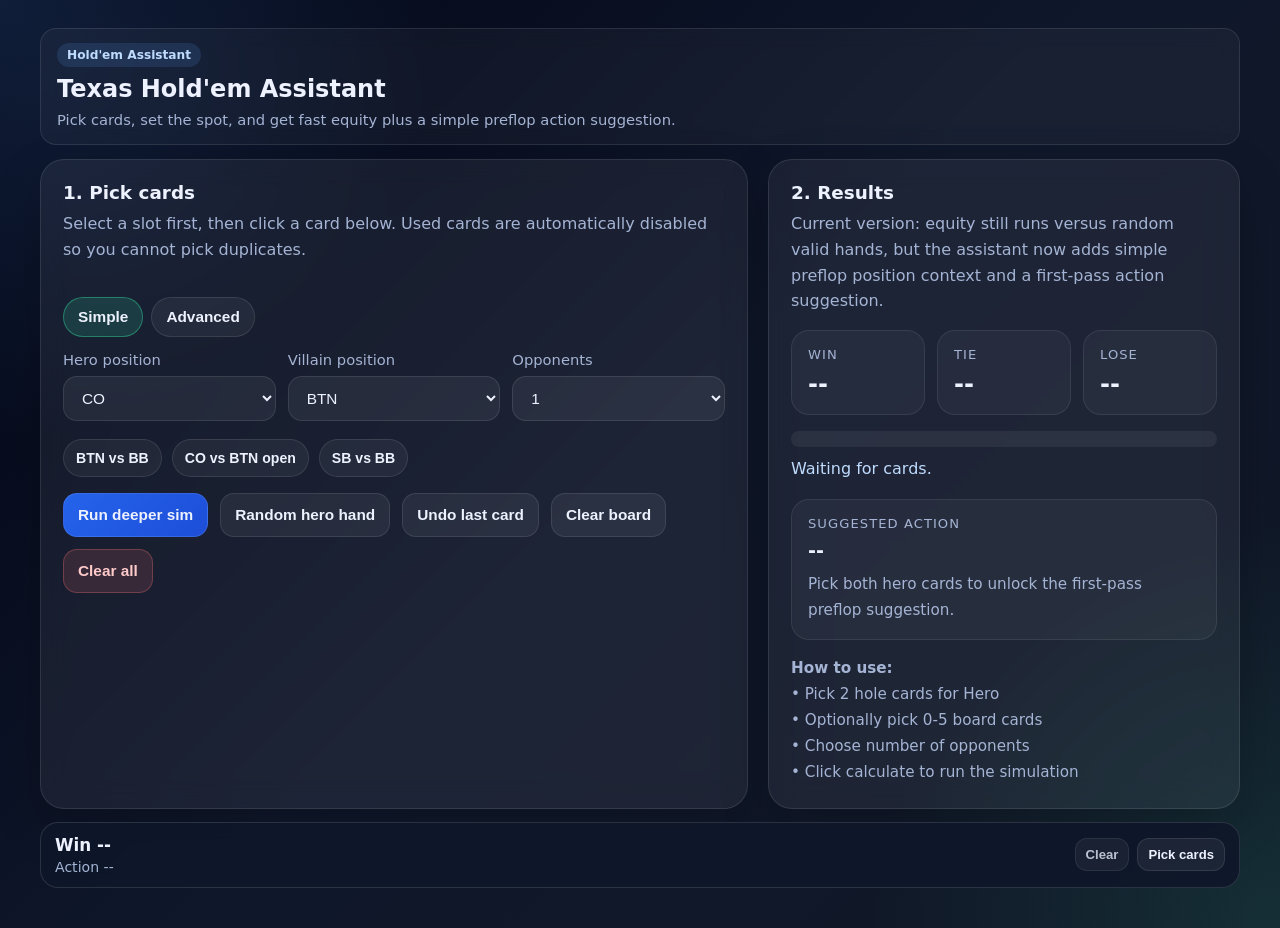
==== commit 784de035: "Simplify holdem dock actions" ====
--- a/holdem-odds/index.html
+++ b/holdem-odds/index.html
@@ -99,7 +99,7 @@
     .dock-main { display:flex; flex-direction:column; gap:4px; min-width:0; }
     .dock-kpi { font-size: 1.05rem; font-weight: 800; }
     .dock-sub { color: var(--muted); font-size: 0.88rem; white-space: nowrap; overflow: hidden; text-overflow: ellipsis; }
-    .dock-actions { display:flex; gap:8px; align-items:center; flex-wrap:wrap; justify-content:flex-end; }
+    .dock-actions { display:flex; gap:8px; align-items:center; justify-content:flex-end; flex-shrink: 0; }
     .dock-btn { padding: 8px 10px; border-radius: 12px; font-size: 0.82rem; background: rgba(255,255,255,0.06); border: 1px solid rgba(255,255,255,0.1); font-weight: 700; }
     .dock-btn.subtle { opacity: 0.78; }
     .mobile-dock.loading { border-color: rgba(96,165,250,0.45); box-shadow: 0 0 0 1px rgba(96,165,250,0.2) inset; }
@@ -298,10 +298,8 @@
         <div class="dock-sub" id="dockAction">Action --</div>
       </div>
       <div class="dock-actions">
-        <button class="dock-btn" id="dockUndoBtn">Undo</button>
-        <button class="dock-btn" id="dockClearBoardBtn">Clear board</button>
-        <button class="dock-btn subtle" id="dockClearAllBtn">Clear all</button>
-        <button class="dock-btn" id="scrollResultsBtn">Details</button>
+        <button class="dock-btn subtle" id="dockClearBtn">Clear</button>
+        <button class="dock-btn" id="dockPickCardsBtn">Pick cards</button>
       </div>
     </div>
   </div>
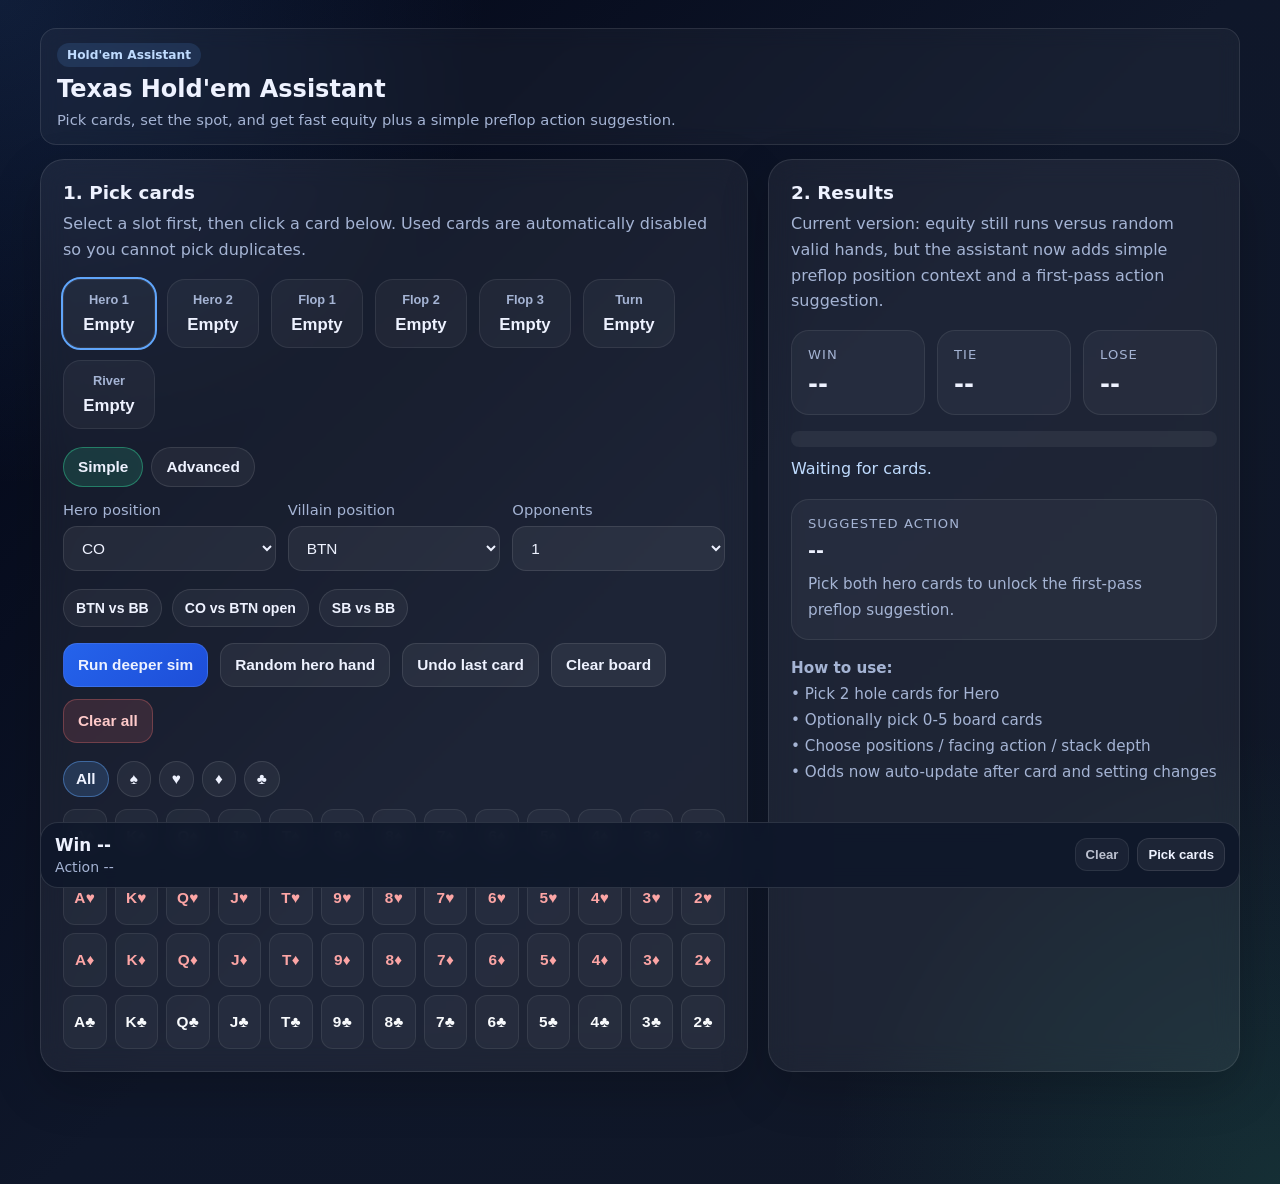
==== commit 7a292fa4: "Fix missing picker after dock simplification" ====
--- a/holdem-odds/index.html
+++ b/holdem-odds/index.html
@@ -112,6 +112,7 @@
     .primary { background: linear-gradient(135deg, #2563eb, #1d4ed8); }
     .secondary { background: rgba(255,255,255,0.06); }
     .danger { background: rgba(248,113,113,0.14); color: #fecaca; border-color: rgba(248,113,113,0.3); }
+    .picker-anchor { scroll-margin-top: 72px; }
     .picker-tabs { display:flex; gap:8px; flex-wrap:wrap; margin-bottom:12px; }
     .picker-tab { padding:8px 12px; border-radius:999px; background: rgba(255,255,255,0.05); border:1px solid rgba(255,255,255,0.1); font-weight:700; }
     .picker-tab.active { background: rgba(96,165,250,0.18); border-color: rgba(96,165,250,0.45); }
@@ -254,6 +255,7 @@
           <button class="danger" id="clearBtn">Clear all</button>
         </div>
 
+        <div class="picker-anchor" id="pickerAnchor"></div>
         <div class="picker-tabs" id="pickerTabs"></div>
         <div class="picker-grid" id="picker"></div>
       </div>
@@ -935,13 +937,11 @@
     document.getElementById('randomHeroBtn').onclick = randomHero;
     document.getElementById('undoBtn').onclick = undoLastCard;
     document.getElementById('clearBoardBtn').onclick = clearBoard;
-    document.getElementById('dockUndoBtn').onclick = undoLastCard;
-    document.getElementById('dockClearBoardBtn').onclick = clearBoard;
-    document.getElementById('dockClearAllBtn').onclick = clearAll;
+    document.getElementById('dockClearBtn').onclick = clearAll;
+    document.getElementById('dockPickCardsBtn').onclick = () => document.getElementById('pickerAnchor').scrollIntoView({ behavior: 'smooth', block: 'start' });
     document.getElementById('presetBtnVsBb').onclick = () => applyPreset('btn-bb');
     document.getElementById('presetCoVsBtn').onclick = () => applyPreset('co-btn-open');
     document.getElementById('presetSbVsBb').onclick = () => applyPreset('sb-bb');
-    document.getElementById('scrollResultsBtn').onclick = () => document.getElementById('actionAdvice').scrollIntoView({ behavior: 'smooth', block: 'center' });
     opponentsSelect.onchange = () => scheduleAutoCalculate();
     heroPositionSelect.onchange = () => scheduleAutoCalculate();
     villainPositionSelect.onchange = () => scheduleAutoCalculate();
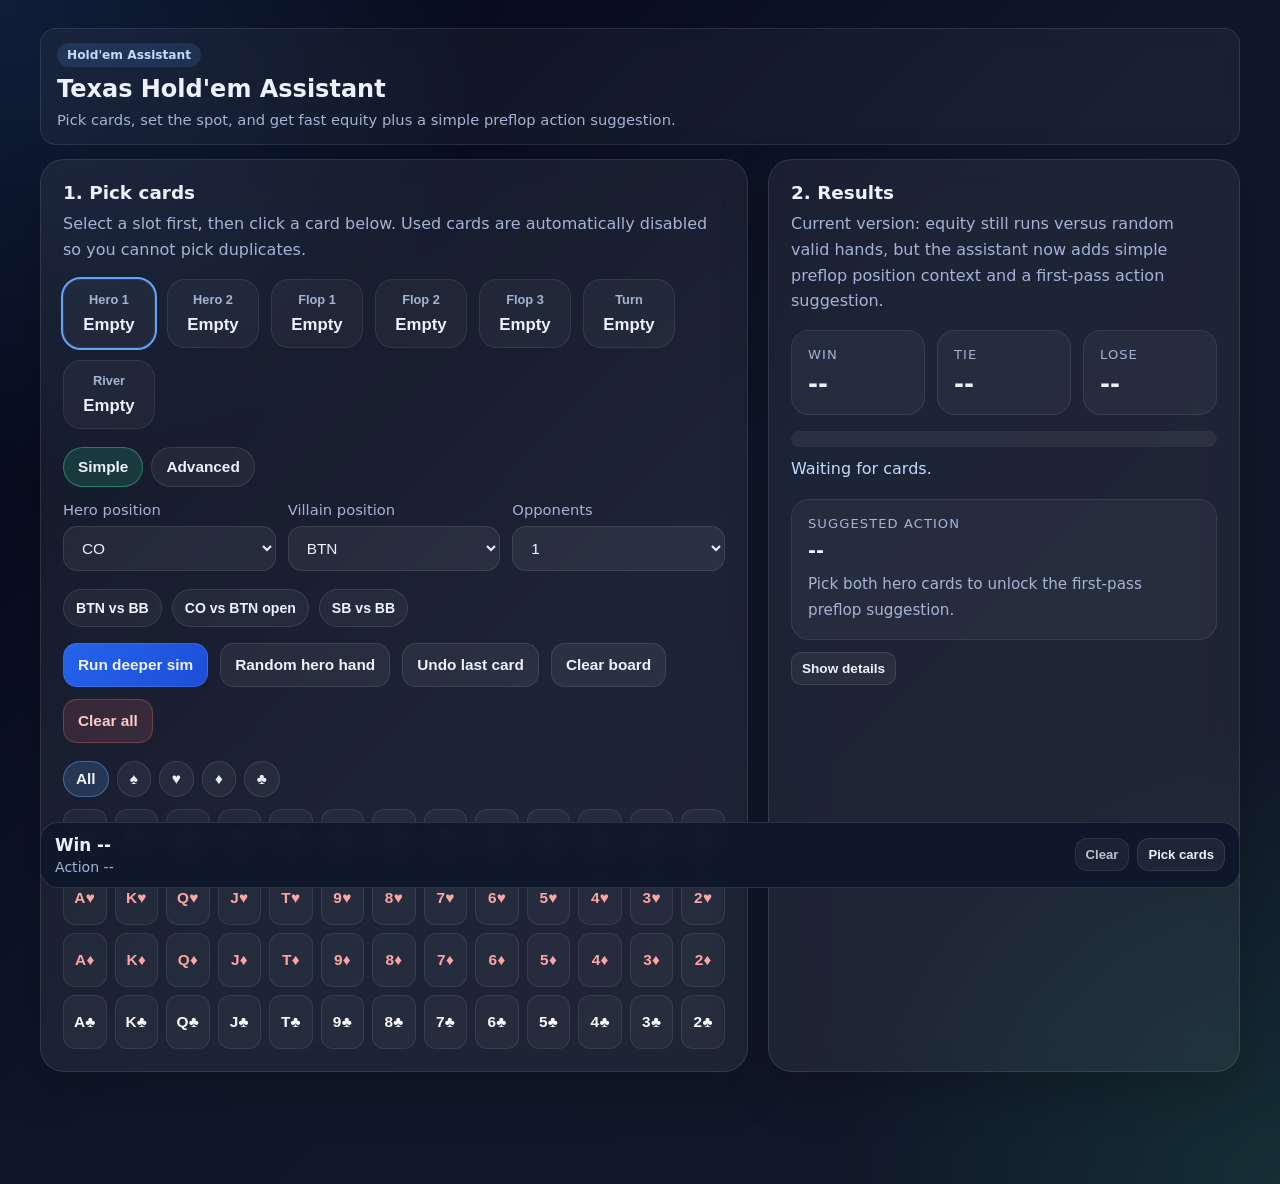
==== commit 5bc39d93: "Add details toggle back to results card" ====
--- a/holdem-odds/index.html
+++ b/holdem-odds/index.html
@@ -153,6 +153,7 @@
     .tie { background: #fbbf24; }
     .lose { background: #f87171; }
     .meta { margin-top: 16px; color: var(--muted); line-height: 1.7; font-size: 0.95rem; }
+    .details-toggle { margin-top: 12px; display:inline-flex; align-items:center; gap:6px; padding:8px 10px; border-radius:10px; background: rgba(255,255,255,0.05); border:1px solid rgba(255,255,255,0.1); font-size: 0.85rem; font-weight:700; }
     .status { min-height: 24px; margin: 12px 0 0; color: #bfdbfe; }
     @media (max-width: 980px) {
       .grid { grid-template-columns: 1fr; }
@@ -284,7 +285,8 @@
           <div class="meta" id="adviceReason" style="margin-top:10px;">Pick both hero cards to unlock the first-pass preflop suggestion.</div>
         </div>
 
-        <div class="meta" id="summary">
+        <button type="button" class="details-toggle" id="detailsToggleBtn">Show details</button>
+        <div class="meta hidden" id="summary">
           <strong>How to use:</strong><br />
           • Pick 2 hole cards for Hero<br />
           • Optionally pick 0-5 board cards<br />
@@ -352,6 +354,7 @@
     const loseBar = document.getElementById('loseBar');
     const statusEl = document.getElementById('status');
     const summaryEl = document.getElementById('summary');
+    const detailsToggleBtn = document.getElementById('detailsToggleBtn');
     const actionAdviceEl = document.getElementById('actionAdvice');
     const stageLabelEl = document.getElementById('stageLabel');
     const adviceReasonEl = document.getElementById('adviceReason');
@@ -931,6 +934,10 @@
     }
 
     document.getElementById('runBtn').onclick = () => calculate(true);
+    detailsToggleBtn.onclick = () => {
+      const hidden = summaryEl.classList.toggle('hidden');
+      detailsToggleBtn.textContent = hidden ? 'Show details' : 'Hide details';
+    };
     simpleModeBtn.onclick = () => setUiMode('simple');
     advancedModeBtn.onclick = () => setUiMode('advanced');
     document.getElementById('clearBtn').onclick = clearAll;
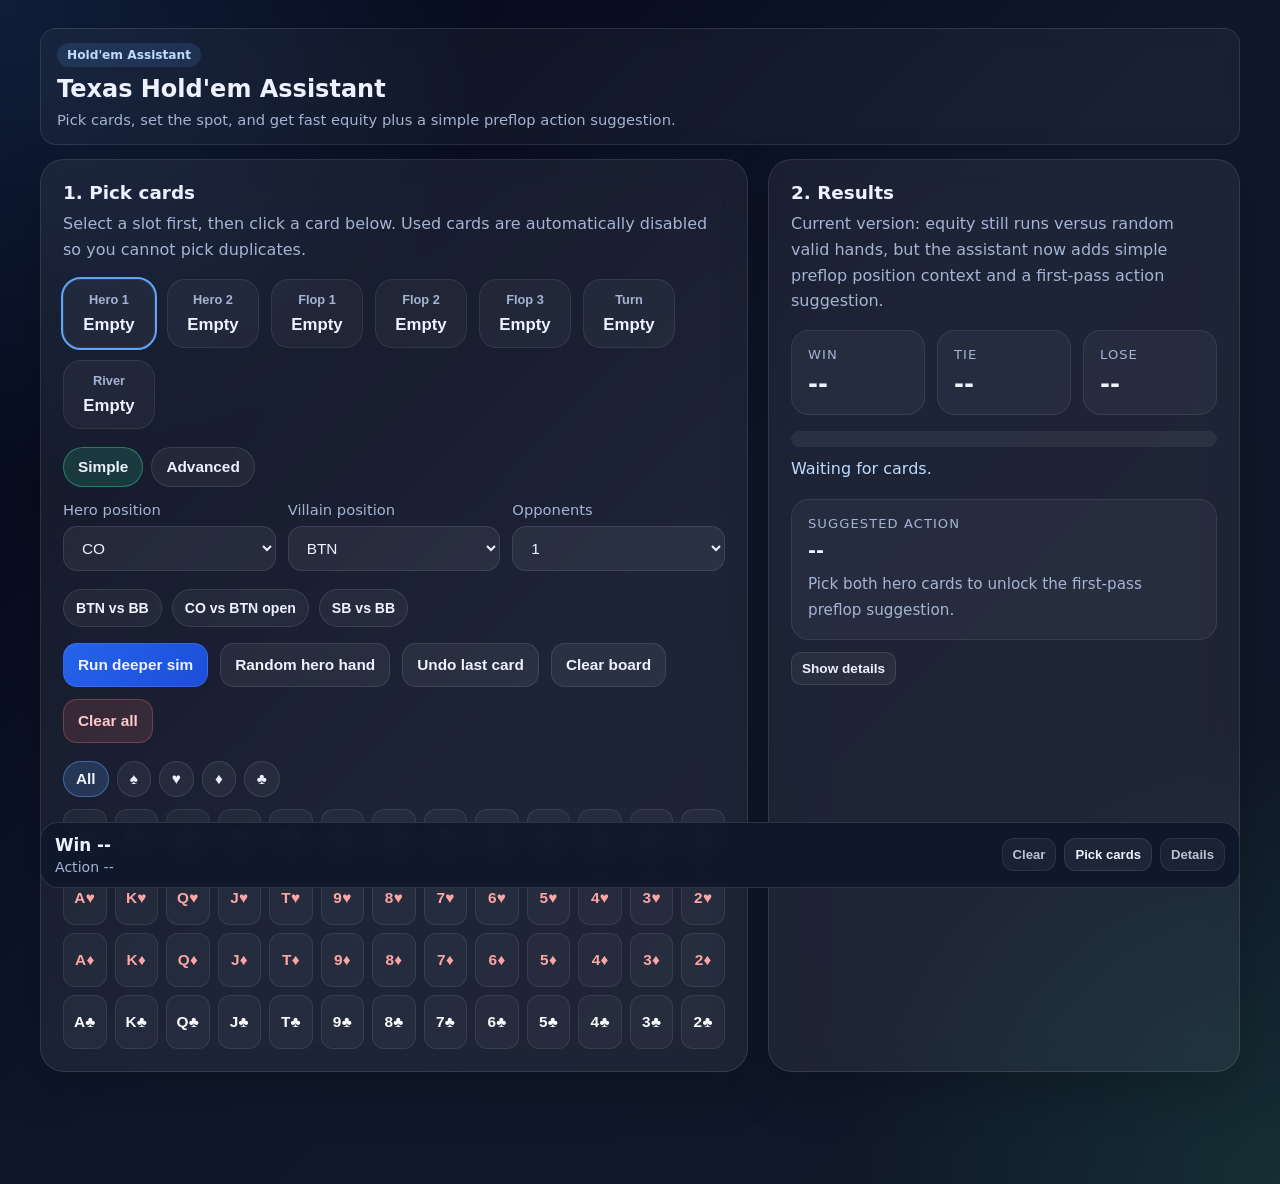
==== commit 75763dea: "Add details action back to dock" ====
--- a/holdem-odds/index.html
+++ b/holdem-odds/index.html
@@ -304,6 +304,7 @@
       <div class="dock-actions">
         <button class="dock-btn subtle" id="dockClearBtn">Clear</button>
         <button class="dock-btn" id="dockPickCardsBtn">Pick cards</button>
+        <button class="dock-btn subtle" id="dockDetailsBtn">Details</button>
       </div>
     </div>
   </div>
@@ -946,6 +947,11 @@
     document.getElementById('clearBoardBtn').onclick = clearBoard;
     document.getElementById('dockClearBtn').onclick = clearAll;
     document.getElementById('dockPickCardsBtn').onclick = () => document.getElementById('pickerAnchor').scrollIntoView({ behavior: 'smooth', block: 'start' });
+    document.getElementById('dockDetailsBtn').onclick = () => {
+      summaryEl.classList.remove('hidden');
+      detailsToggleBtn.textContent = 'Hide details';
+      document.getElementById('actionAdvice').scrollIntoView({ behavior: 'smooth', block: 'center' });
+    };
     document.getElementById('presetBtnVsBb').onclick = () => applyPreset('btn-bb');
     document.getElementById('presetCoVsBtn').onclick = () => applyPreset('co-btn-open');
     document.getElementById('presetSbVsBb').onclick = () => applyPreset('sb-bb');
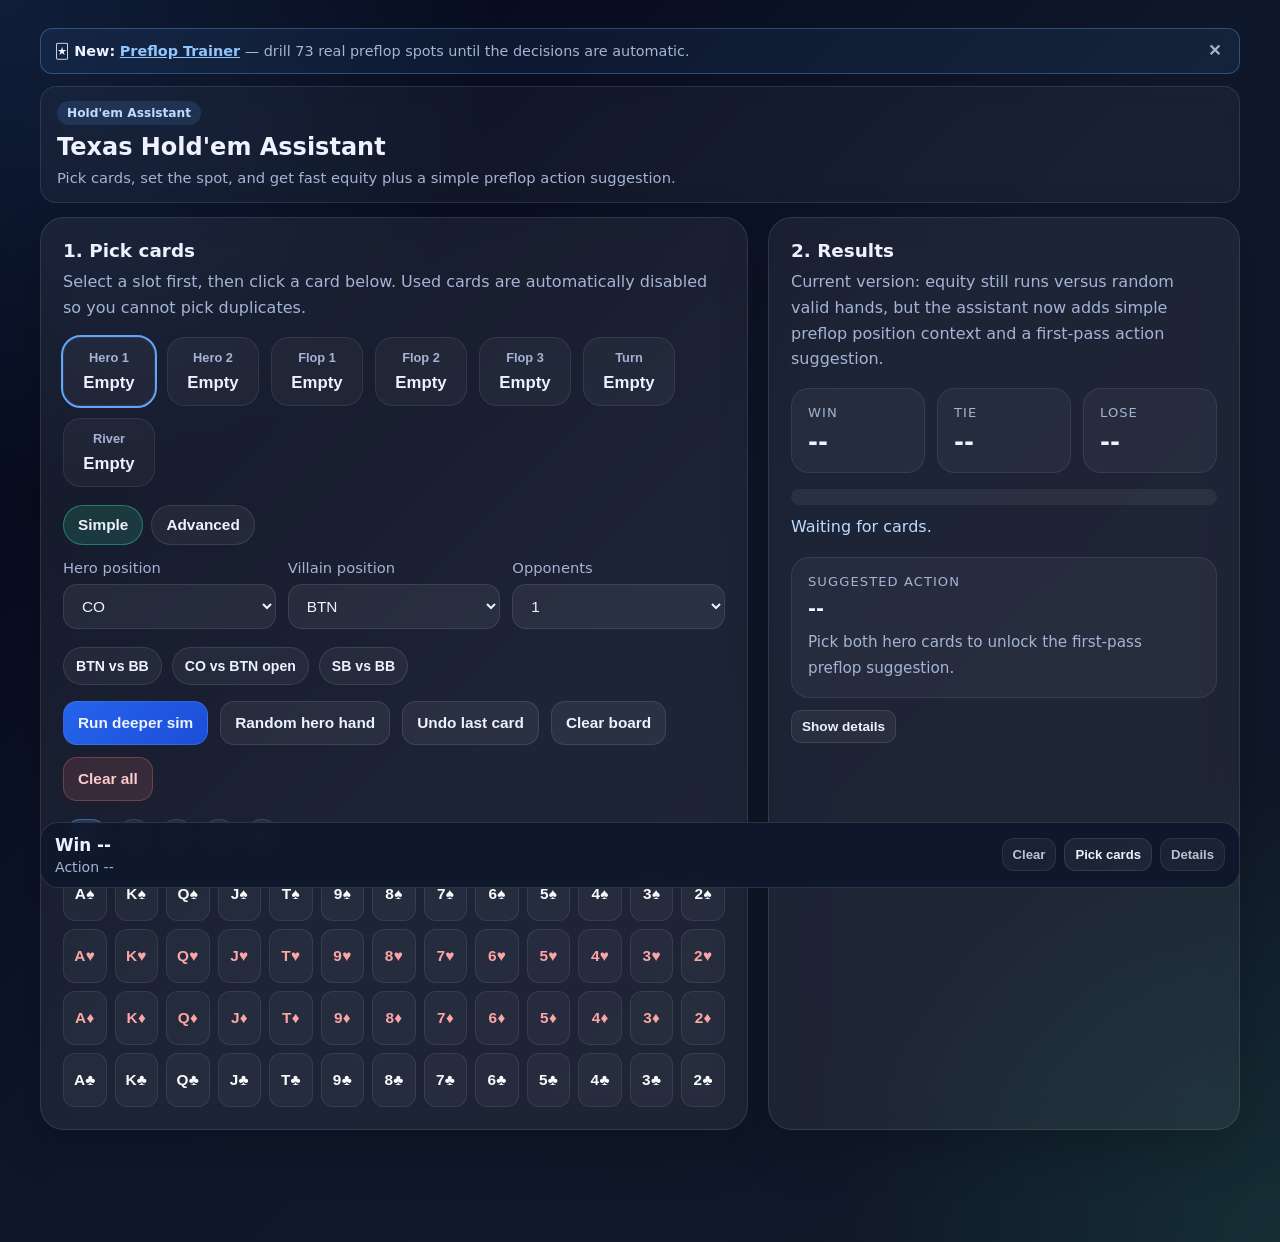
==== commit f7d32c24: "holdem-odds: add migration banner pointing to preflop-trainer Slim dismissible banner at the top (di" ====
--- a/holdem-odds/index.html
+++ b/holdem-odds/index.html
@@ -168,6 +168,11 @@
 </head>
 <body>
   <div class="wrap">
+    <div id="pf-migrate" style="display:none;align-items:center;gap:10px;margin-bottom:12px;padding:10px 14px;border:1px solid rgba(96,165,250,.35);border-radius:12px;background:rgba(96,165,250,.08);font-size:.9rem;color:#eef2ff;">
+      <span style="flex:1">🃏 <strong>New:</strong> <a href="https://bluesangg.github.io/preflop-trainer/" style="color:#93c5fd;font-weight:700;">Preflop Trainer</a> <span style="color:#a5b4d4;">— drill 73 real preflop spots until the decisions are automatic.</span></span>
+      <button onclick="document.getElementById('pf-migrate').style.display='none';try{localStorage.setItem('odds_migrate_dismissed','1')}catch(e){}" style="background:none;border:0;color:#a5b4d4;cursor:pointer;font-size:1rem;line-height:1;padding:4px;" aria-label="Dismiss">✕</button>
+    </div>
+    <script>try{if(!localStorage.getItem('odds_migrate_dismissed'))document.getElementById('pf-migrate').style.display='flex';}catch(e){document.getElementById('pf-migrate').style.display='flex';}</script>
     <section class="hero">
       <div class="eyebrow">Hold'em Assistant</div>
       <h1>Texas Hold'em Assistant</h1>
